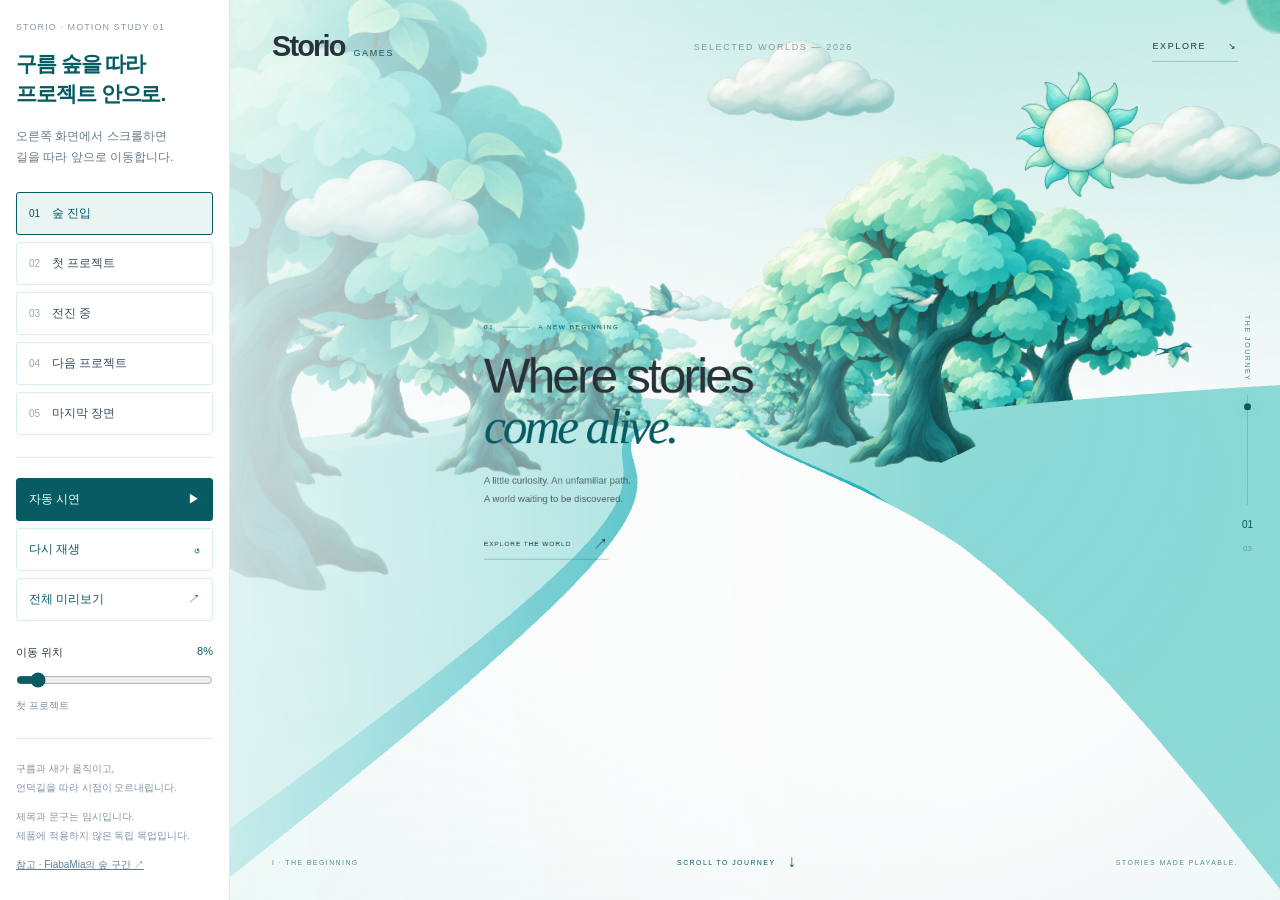
==== storio-games/index.html @ 352d9fb6 "feat(previews): publish Storio cartoon forest mockup" ====
<!doctype html>
<html lang="ko">
  <head>
    <meta charset="utf-8">
    <meta name="viewport" content="width=device-width, initial-scale=1">
    <title>Storio · 구름 숲 전진 목업</title>
    <link rel="stylesheet" href="review.css">
  </head>
  <body>
    <button id="panel-toggle" class="panel-toggle" aria-controls="controls" aria-expanded="false">시안 조작</button>
    <main class="workspace">
      <aside id="controls" class="sidebar" data-open="false" aria-label="목업 조작">
        <p class="kicker">STORIO · MOTION STUDY 01</p>
        <h1>구름 숲을 따라<br>프로젝트 안으로.</h1>
        <p class="intro">오른쪽 화면에서 스크롤하면<br>길을 따라 앞으로 이동합니다.</p>
        <nav class="states" aria-label="장면 선택">
          <button data-progress="0.08" aria-current="page"><span>01</span> 숲 진입</button>
          <button data-progress="0.22"><span>02</span> 첫 프로젝트</button>
          <button data-progress="0.37"><span>03</span> 전진 중</button>
          <button data-progress="0.58"><span>04</span> 다음 프로젝트</button>
          <button data-progress="0.9"><span>05</span> 마지막 장면</button>
        </nav>
        <div class="actions">
          <button id="play">자동 시연 <span>▶</span></button>
          <button id="replay">다시 재생 <span>↺</span></button>
          <a id="full-preview" href="journey.html?p=0.08" target="_blank" rel="noopener">전체 미리보기 <span>↗</span></a>
        </div>
        <div class="scrubber">
          <label for="progress">이동 위치 <output id="position">8%</output></label>
          <input id="progress" type="range" min="0" max="1000" value="80">
          <p id="scene-state" role="status">숲 진입</p>
        </div>
        <div class="notes">
          <p>구름과 새가 움직이고,<br>언덕길을 따라 시점이 오르내립니다.</p>
          <p>제목과 문구는 임시입니다.<br>제품에 적용하지 않은 독립 목업입니다.</p>
          <a href="https://www.fiabamia.com/" target="_blank" rel="noopener">참고 · FiabaMia의 숲 구간 ↗</a>
        </div>
      </aside>
      <section class="preview" aria-label="스크롤 전진 목업">
        <iframe id="preview" src="journey.html?p=0.08" title="만화풍 구름 숲을 따라 전진하는 프로젝트 섹션"></iframe>
      </section>
    </main>
    <script src="review.js"></script>
  </body>
</html>
---- storio-games/review.css ----
:root {
  --blue: #075b63;
  --line: #d6eeee;
  --pale: #e9f4f3;
  font-family: -apple-system, BlinkMacSystemFont, "Apple SD Gothic Neo", sans-serif;
  color: #263540;
  background: #fff;
}

* { box-sizing: border-box; }
html, body { height: 100%; margin: 0; overflow: hidden; }
button, a { -webkit-tap-highlight-color: transparent; }
button { font: inherit; cursor: pointer; }
button:focus-visible, a:focus-visible, input:focus-visible {
  outline: 3px solid var(--blue);
  outline-offset: 3px;
}

.workspace { display: grid; grid-template-columns: 230px minmax(0, 1fr); height: 100svh; }
.sidebar { padding: 22px 16px; border-right: 1px solid var(--line); overflow-y: auto; }
.kicker { margin: 0 0 17px; color: #8b9aa8; font-size: 9px; letter-spacing: .12em; }
h1 { margin: 0 0 16px; color: var(--blue); font-size: 21px; font-weight: 600; line-height: 1.45; letter-spacing: -.05em; }
.intro { margin: 0 0 23px; color: #697b88; font-size: 12px; line-height: 1.8; }
.states, .actions { display: grid; gap: 7px; }
.states button, .actions button, .actions a {
  display: flex;
  align-items: center;
  min-height: 43px;
  padding: 10px 12px;
  gap: 12px;
  border: 1px solid var(--line);
  border-radius: 3px;
  background: #fff;
  color: #384d5b;
  text-align: left;
  text-decoration: none;
  font-size: 12px;
}
.states span { color: #97a8b6; font-size: 10px; }
.states button[aria-current="page"] { border-color: var(--blue); color: var(--blue); background: var(--pale); }
.states button[aria-current="page"] span { color: var(--blue); }
.actions { margin-top: 22px; padding-top: 20px; border-top: 1px solid var(--line); }
.actions button, .actions a { justify-content: space-between; color: var(--blue); }
.actions #play { background: var(--blue); border-color: var(--blue); color: #fff; }
.scrubber { margin-top: 24px; }
.scrubber label { display: flex; justify-content: space-between; font-size: 11px; }
.scrubber output { font-variant-numeric: tabular-nums; color: var(--blue); }
.scrubber input { width: 100%; margin: 12px 0 0; accent-color: var(--blue); }
#scene-state { min-height: 16px; margin: 7px 0; color: #778c9a; font-size: 10px; }
.notes { margin-top: 23px; border-top: 1px solid var(--line); padding-top: 10px; font-size: 10px; line-height: 1.9; color: #8293a0; }
.notes a { color: #607e93; }
.preview { min-width: 0; height: 100%; }
iframe { width: 100%; height: 100%; display: block; border: 0; background: #fbfcfc; }
.panel-toggle { display: none; position: fixed; top: 12px; left: 12px; z-index: 30; min-height: 42px; padding: 10px 14px; border: 1px solid var(--line); background: #fff; color: var(--blue); }

@media (max-width: 900px) {
  .workspace { grid-template-columns: minmax(0, 1fr); }
  .sidebar { position: fixed; inset: 0 auto 0 0; z-index: 20; width: 265px; padding-top: 74px; background: white; transform: translateX(-110%); box-shadow: 8px 0 24px #0002; }
  .sidebar[data-open="true"] { transform: translateX(0); }
  .panel-toggle { display: block; top: 74px; }
  .panel-toggle[aria-expanded="true"] { top: 12px; }
}
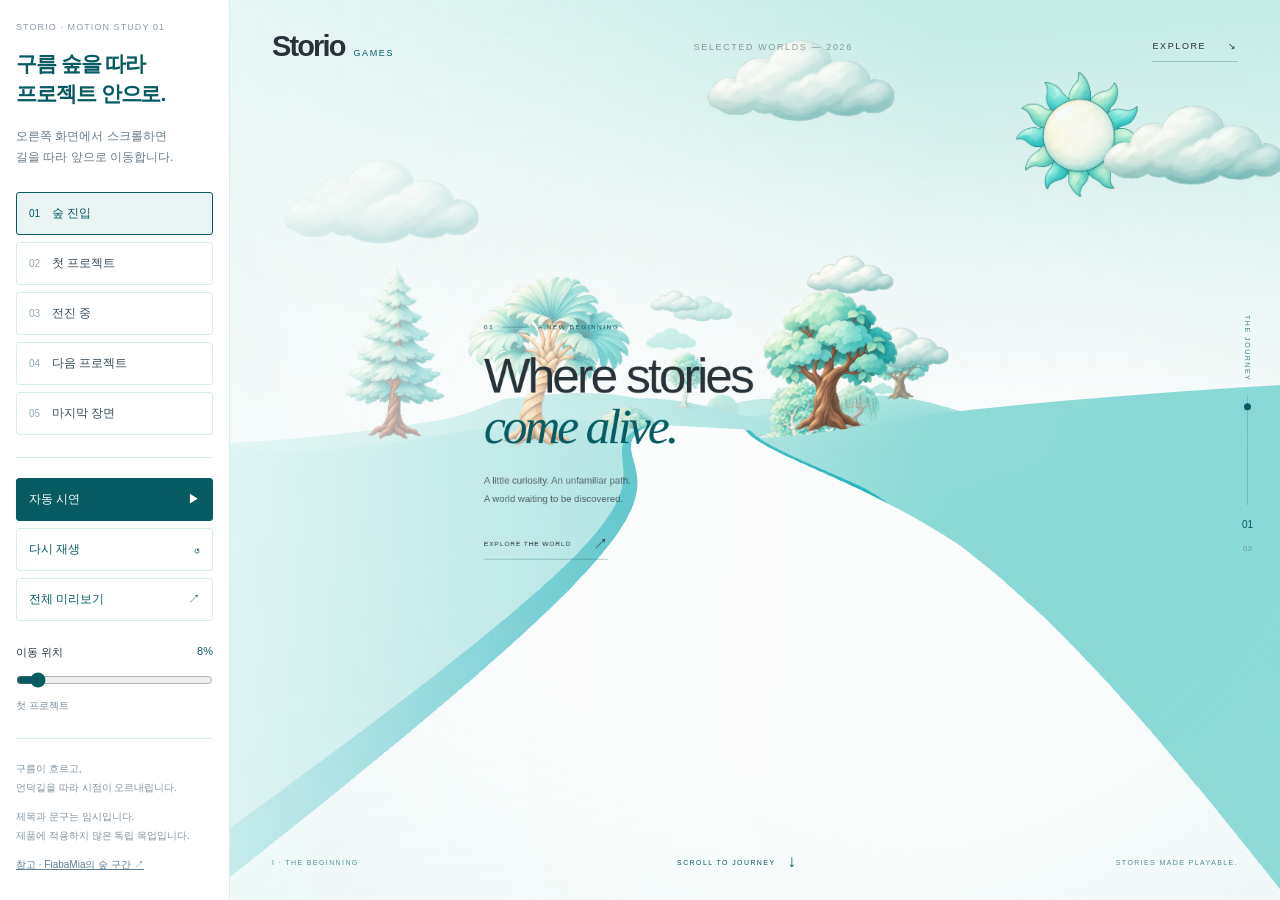
==== commit fce0f087: "feat(storio): use twenty varied trees with natural bark and remove birds" ====
--- a/storio-games/index.html
+++ b/storio-games/index.html
@@ -31,7 +31,7 @@
           <p id="scene-state" role="status">숲 진입</p>
         </div>
         <div class="notes">
-          <p>구름과 새가 움직이고,<br>언덕길을 따라 시점이 오르내립니다.</p>
+          <p>구름이 흐르고,<br>언덕길을 따라 시점이 오르내립니다.</p>
           <p>제목과 문구는 임시입니다.<br>제품에 적용하지 않은 독립 목업입니다.</p>
           <a href="https://www.fiabamia.com/" target="_blank" rel="noopener">참고 · FiabaMia의 숲 구간 ↗</a>
         </div>
